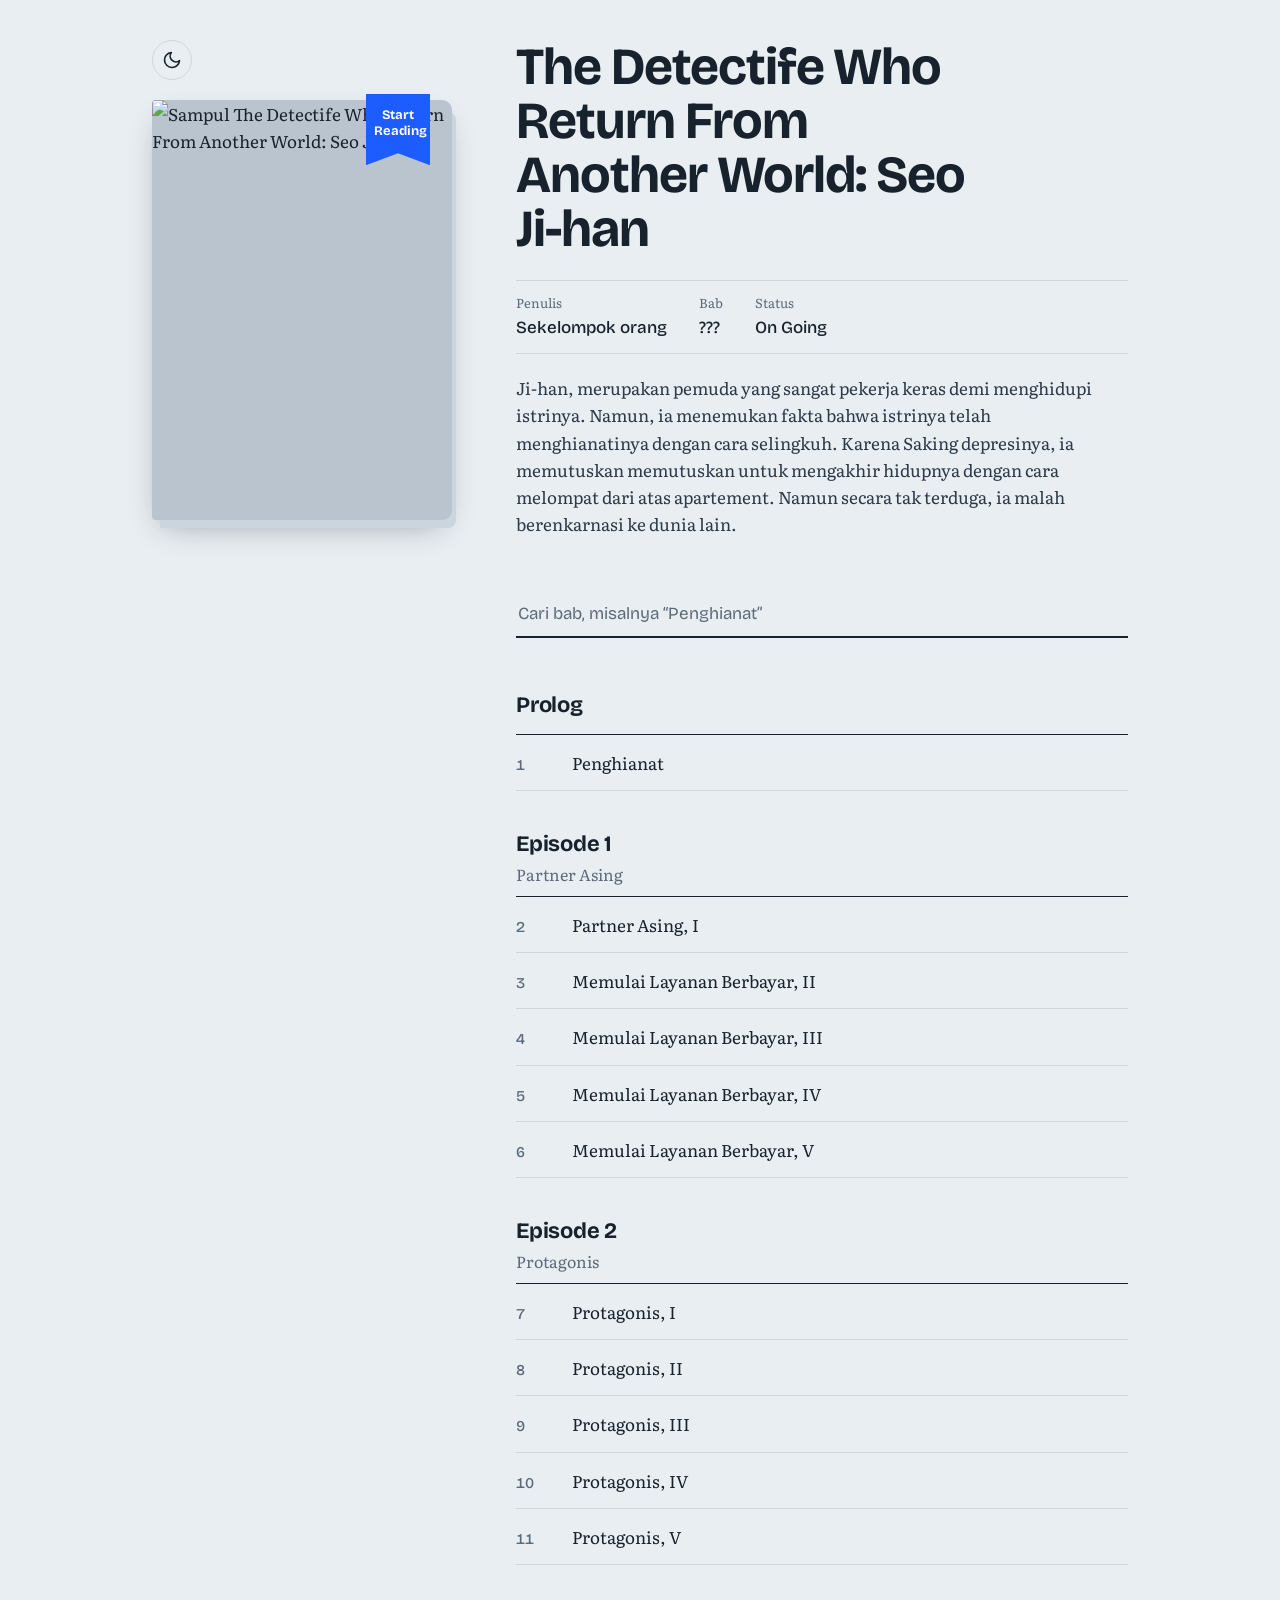
==== novel/index.html @ 95aac651 "Novel" ====
<!DOCTYPE html>
<html lang="id">
<head>
  <meta charset="UTF-8">
  <meta name="viewport" content="width=device-width, initial-scale=1">
  <title>The Detectife Who Return From Another World: Seo Ji-han</title>
  <script>
    // Terapkan tema sebelum halaman digambar: pilihan tersimpan, atau ikut pengaturan perangkat
    (function () {
      var t = null;
      try { t = localStorage.getItem('theme'); } catch (e) {}
      if (t !== 'light' && t !== 'dark') {
        t = window.matchMedia('(prefers-color-scheme: dark)').matches ? 'dark' : 'light';
      }
      document.documentElement.dataset.theme = t;
    })();
  </script>
  <link rel="preconnect" href="https://fonts.googleapis.com">
  <link rel="preconnect" href="https://fonts.gstatic.com" crossorigin>
  <link href="https://fonts.googleapis.com/css2?family=Bricolage+Grotesque:opsz,wght@12..96,500;12..96,700&family=Literata:opsz,wght@7..72,400;7..72,500&display=swap" rel="stylesheet">
  <link rel="stylesheet" href="style.css">
</head>
<body>
  <div class="page">

    <aside class="book">
      <div class="book-top">
      
        <button class="theme-toggle" id="themeToggle" type="button" aria-label="Ganti ke mode gelap">
          <svg class="icon-moon" viewBox="0 0 24 24" width="20" height="20" fill="none" stroke="currentColor" stroke-width="2" stroke-linecap="round" stroke-linejoin="round" aria-hidden="true">
            <path d="M21 12.8A9 9 0 1 1 11.2 3a7 7 0 0 0 9.8 9.8z"/>
          </svg>
          <svg class="icon-sun" viewBox="0 0 24 24" width="20" height="20" fill="none" stroke="currentColor" stroke-width="2" stroke-linecap="round" stroke-linejoin="round" aria-hidden="true">
            <circle cx="12" cy="12" r="4"/>
            <path d="M12 2v2M12 20v2M4.9 4.9l1.4 1.4M17.7 17.7l1.4 1.4M2 12h2M20 12h2M4.9 19.1l1.4-1.4M17.7 6.3l1.4-1.4"/>
          </svg>
        </button>
      </div>

      <div class="cover-wrap">
        <img class="cover" src="https://www.google.com/imgres?q=vein%20link%20click&imgurl=https%3A%2F%2Fstatic.wikia.nocookie.net%2Fshiguang-dailiren%2Fimages%2F2%2F28%2FBridon_Arc_Vein_Poster.png%2Frevision%2Flatest%2Fscale-to-width-down%2F250%3Fcb%3D20241215033810&imgrefurl=https%3A%2F%2Flinkclick.fandom.com%2Fwiki%2FVein%2FGallery&docid=gqy28Q87lPKulM&tbnid=_KDOEEzlDD9zaM&vet=12ahUKEwi6jsGjuaeXAxVbiuEIHRH6IhgQnPAOegUIuQEQAA..i&w=250&h=375&hcb=2&ved=2ahUKEwi6jsGjuaeXAxVbiuEIHRH6IhgQnPAOegUIuQEQAA.jpg" alt="Sampul The Detectife Who Return From Another World: Seo Ji-han">
        <a class="ribbon" id="continue" href="bab-1.html">
          <span id="continueLabel">Start Reading</span>
        </a>
      </div>
    </aside>

    <main class="main">
      <header class="intro">
        <h1>The Detectife Who Return From Another World: Seo Ji-han</h1>
        <dl class="facts">
          <div><dt>Penulis</dt><dd>Sekelompok orang</dd></div>
          <div><dt>Bab</dt><dd>???</dd></div>
          <div><dt>Status</dt><dd>On Going</dd></div>
        </dl>
        <p class="synopsis">
          Ji-han, merupakan pemuda yang sangat pekerja keras demi menghidupi istrinya. Namun, ia menemukan fakta bahwa istrinya telah menghianatinya dengan cara selingkuh. Karena Saking
          depresinya, ia memutuskan memutuskan untuk mengakhir hidupnya dengan cara melompat dari atas apartement. Namun secara tak terduga, ia malah berenkarnasi ke dunia lain.
        </p>
      </header>

      <div class="search-bar">
        <label for="search" class="sr-only">Cari bab</label>
        <input id="search" type="search" placeholder="Cari bab, misalnya “Penghianat”" autocomplete="off">
      </div>

      <div id="list">
        <section class="episode">
          <h2>Prolog</h2>
          <ol start="1">
            <li><a href="bab-1.html" data-n="1"><b>1</b><span>Penghianat</span></a></li>
          </ol>
        </section>

        <section class="episode">
          <h2>Episode 1 <small>Partner Asing</small></h2>
          <ol start="2">
            <li><a href="bab-2.html" data-n="2"><b>2</b><span>Partner Asing, I</span></a></li>
            <li><a href="bab-3.html" data-n="3"><b>3</b><span>Memulai Layanan Berbayar, II</span></a></li>
            <li><a href="bab-4.html" data-n="4"><b>4</b><span>Memulai Layanan Berbayar, III</span></a></li>
            <li><a href="bab-5.html" data-n="5"><b>5</b><span>Memulai Layanan Berbayar, IV</span></a></li>
            <li><a href="bab-6.html" data-n="6"><b>6</b><span>Memulai Layanan Berbayar, V</span></a></li>
          </ol>
        </section>

        <section class="episode">
          <h2>Episode 2 <small>Protagonis</small></h2>
          <ol start="7">
            <li><a href="bab-7.html" data-n="7"><b>7</b><span>Protagonis, I</span></a></li>
            <li><a href="bab-8.html" data-n="8"><b>8</b><span>Protagonis, II</span></a></li>
            <li><a href="bab-9.html" data-n="9"><b>9</b><span>Protagonis, III</span></a></li>
            <li><a href="bab-10.html" data-n="10"><b>10</b><span>Protagonis, IV</span></a></li>
            <li><a href="bab-11.html" data-n="11"><b>11</b><span>Protagonis, V</span></a></li>
          </ol>
        </section>
      </div>

      <p class="empty" id="empty" hidden>Tidak ada bab yang cocok. Coba kata lain atau nomor bab.</p>
    </main>
  </div>

  <script>
    // Ganti tema terang/gelap
    const root = document.documentElement;
    const toggle = document.getElementById('themeToggle');

    function showTheme(theme) {
      root.dataset.theme = theme;
      toggle.setAttribute('aria-label',
        theme === 'dark' ? 'Ganti ke mode terang' : 'Ganti ke mode gelap');
    }
    showTheme(root.dataset.theme);

    toggle.addEventListener('click', () => {
      const next = root.dataset.theme === 'dark' ? 'light' : 'dark';
      showTheme(next);
      try { localStorage.setItem('theme', next); } catch (e) {}
    });

    // Kalau belum memilih manual, ikuti perubahan pengaturan perangkat
    window.matchMedia('(prefers-color-scheme: dark)').addEventListener('change', e => {
      let saved = null;
      try { saved = localStorage.getItem('theme'); } catch (err) {}
      if (!saved) showTheme(e.matches ? 'dark' : 'light');
    });

    const links = [...document.querySelectorAll('#list a')];
    const search = document.getElementById('search');
    const empty = document.getElementById('empty');

    // Pencarian: cocokkan judul atau nomor, sembunyikan episode yang kosong
    search.addEventListener('input', () => {
      const q = search.value.trim().toLowerCase();
      let shown = 0;
      links.forEach(a => {
        const hit = !q || a.textContent.toLowerCase().includes(q);
        a.parentElement.hidden = !hit;
        if (hit) shown++;
      });
      document.querySelectorAll('.episode').forEach(s => {
        s.hidden = !s.querySelector('li:not([hidden])');
      });
      empty.hidden = shown > 0;
    });

    // Riwayat baca: tandai bab yang sudah dibuka dan isi tombol lanjut.
    // Di halaman bab, simpan dengan: localStorage.setItem('orv:last', nomorBab)
    try {
      const last = parseInt(localStorage.getItem('orv:last'), 10);
      if (last) {
        links.forEach(a => {
          if (+a.dataset.n <= last) a.classList.add('read');
          if (+a.dataset.n === last) a.classList.add('current');
        });
        document.getElementById('continue').href = `bab-${last}.html`;
        document.getElementById('continueLabel').textContent = `Lanjut bab ${last}`;
      }
    } catch (e) { /* penyimpanan tidak tersedia */ }
  </script>
</body>
</html>
---- novel/style.css ----
:root {
  --frost: #e9eef2;
  --paper: #f7f9fb;
  --ink: #18222d;
  --muted: #5d6b79;
  --line: #cdd6de;
  --signal: #1d5cff;
  --signal-soft: #dce6ff;
  --ribbon: #1d5cff;
  --synopsis: #2c3946;
  --cover-bg: #b9c4ce;
  --cover-edge: #cbd5de;
  --cover-shadow: rgba(24, 34, 45, .45);
  color-scheme: light;

  --display: "Bricolage Grotesque", "Segoe UI", system-ui, sans-serif;
  --text: "Literata", Georgia, "Times New Roman", serif;
}

/* Mode gelap: biru malam, aksen biru dibuat lebih terang agar tetap terbaca */
:root[data-theme="dark"] {
  --frost: #0e151c;
  --paper: #16202a;
  --ink: #e6edf3;
  --muted: #8d9db0;
  --line: #26343f;
  --signal: #7ea2ff;
  --signal-soft: #18284d;
  --ribbon: #3a6dff;
  --synopsis: #c3cfda;
  --cover-bg: #26343f;
  --cover-edge: #1b2733;
  --cover-shadow: rgba(0, 0, 0, .7);
  color-scheme: dark;
}

* { box-sizing: border-box; margin: 0; padding: 0; }

html { scroll-padding-top: 90px; }

body {
  font-family: var(--text);
  font-size: 17px;
  line-height: 1.6;
  color: var(--ink);
  background: var(--frost);
}

a { color: inherit; text-decoration: none; }
:focus-visible { outline: 3px solid var(--signal); outline-offset: 3px; }
[hidden] { display: none !important; }

.sr-only {
  position: absolute; width: 1px; height: 1px;
  overflow: hidden; clip: rect(0 0 0 0); white-space: nowrap;
}

/* ---------- Tata letak ---------- */
.page {
  display: grid;
  grid-template-columns: 300px minmax(0, 1fr);
  gap: 64px;
  max-width: 1040px;
  margin: 0 auto;
  padding: 40px 32px 96px;
}

/* ---------- Kolom buku ---------- */
.book {
  position: sticky;
  top: 40px;
  align-self: start;
}

.book-top {
  display: flex;
  align-items: center;
  justify-content: space-between;
  margin-bottom: 20px;
}

.theme-toggle {
  display: grid;
  place-items: center;
  width: 40px;
  height: 40px;
  color: var(--ink);
  background: transparent;
  border: 1px solid var(--line);
  border-radius: 50%;
  cursor: pointer;
  transition: border-color .15s, color .15s;
}
.theme-toggle:hover { color: var(--signal); border-color: var(--signal); }

/* Tampilkan ikon tujuan: bulan saat terang, matahari saat gelap */
.icon-sun { display: none; }
:root[data-theme="dark"] .icon-sun { display: block; }
:root[data-theme="dark"] .icon-moon { display: none; }

.back {
  display: inline-block;
  font-family: var(--display);
  font-size: 15px;
  color: var(--muted);
}
.back::before { content: "‹ "; }
.back:hover { color: var(--signal); }

.cover-wrap { position: relative; }

.cover {
  display: block;
  width: 100%;
  aspect-ratio: 5 / 7;
  object-fit: cover;
  border-radius: 4px 10px 10px 4px;
  background: var(--cover-bg);
  box-shadow: 6px 10px 0 -2px var(--cover-edge), 0 14px 30px -12px var(--cover-shadow);
}

/* Pita penanda halaman: satu-satunya elemen yang mencolok */
.ribbon {
  position: absolute;
  top: -6px;
  right: 22px;
  width: 64px;
  padding: 14px 8px 26px;
  text-align: center;
  font-family: var(--display);
  font-weight: 700;
  font-size: 13px;
  line-height: 1.2;
  color: #fff;
  background: var(--ribbon);
  clip-path: polygon(0 0, 100% 0, 100% 100%, 50% calc(100% - 12px), 0 100%);
  transition: padding-bottom .2s;
}
.ribbon:hover, .ribbon:focus-visible { padding-bottom: 38px; }

/* ---------- Pengantar ---------- */
.intro h1 {
  font-family: var(--display);
  font-weight: 700;
  font-size: clamp(34px, 5vw, 52px);
  line-height: 1.04;
  letter-spacing: -0.02em;
  max-width: 14ch;
}

.facts {
  display: flex;
  gap: 32px;
  margin: 24px 0 20px;
  padding: 12px 0;
  border-block: 1px solid var(--line);
}
.facts dt { font-size: 13px; color: var(--muted); }
.facts dd { font-family: var(--display); font-weight: 500; font-size: 17px; }

.synopsis { max-width: 58ch; color: var(--synopsis); }

/* ---------- Pencarian ---------- */
.search-bar {
  position: sticky;
  top: 0;
  z-index: 2;
  margin: 40px 0 8px;
  padding: 14px 0;
  background: var(--frost);
}

#search {
  width: 100%;
  padding: 12px 2px;
  font: 500 17px var(--display);
  color: var(--ink);
  background: transparent;
  border: 0;
  border-bottom: 2px solid var(--ink);
  border-radius: 0;
}
#search::placeholder { color: var(--muted); font-weight: 400; }
#search:focus-visible { outline: none; border-bottom-color: var(--signal); }

/* ---------- Daftar bab per episode ---------- */
.episode { margin-top: 36px; }

.episode h2 {
  font-family: var(--display);
  font-weight: 700;
  font-size: 22px;
  letter-spacing: -0.01em;
}
.episode h2 small {
  display: block;
  font: 400 16px var(--text);
  color: var(--muted);
  letter-spacing: 0;
}

.episode ol {
  list-style: none;
  margin-top: 10px;
  border-top: 1px solid var(--ink);
}

.episode li { border-bottom: 1px solid var(--line); }

.episode a {
  display: grid;
  grid-template-columns: 56px 1fr;
  align-items: baseline;
  padding: 14px 8px 14px 0;
  transition: background .15s, padding-left .15s;
}

.episode a b {
  font: 500 15px var(--display);
  font-variant-numeric: tabular-nums;
  color: var(--muted);
}

.episode a:hover,
.episode a:focus-visible {
  background: var(--paper);
  padding-left: 10px;
}
.episode a:hover b { color: var(--signal); }

/* Status baca */
.episode a.read span { color: var(--muted); }
.episode a.current { background: var(--signal-soft); padding-left: 10px; }
.episode a.current b { color: var(--signal); }
.episode a.current span { color: var(--ink); font-weight: 500; }

.empty { margin-top: 32px; color: var(--muted); }

/* ---------- Responsif ---------- */
@media (max-width: 820px) {
  .page { grid-template-columns: 1fr; gap: 32px; padding: 24px 20px 72px; }
  .book { position: static; max-width: 240px; }
  .intro h1 { max-width: none; }
}

@media (prefers-reduced-motion: reduce) {
  * { transition: none !important; }
}
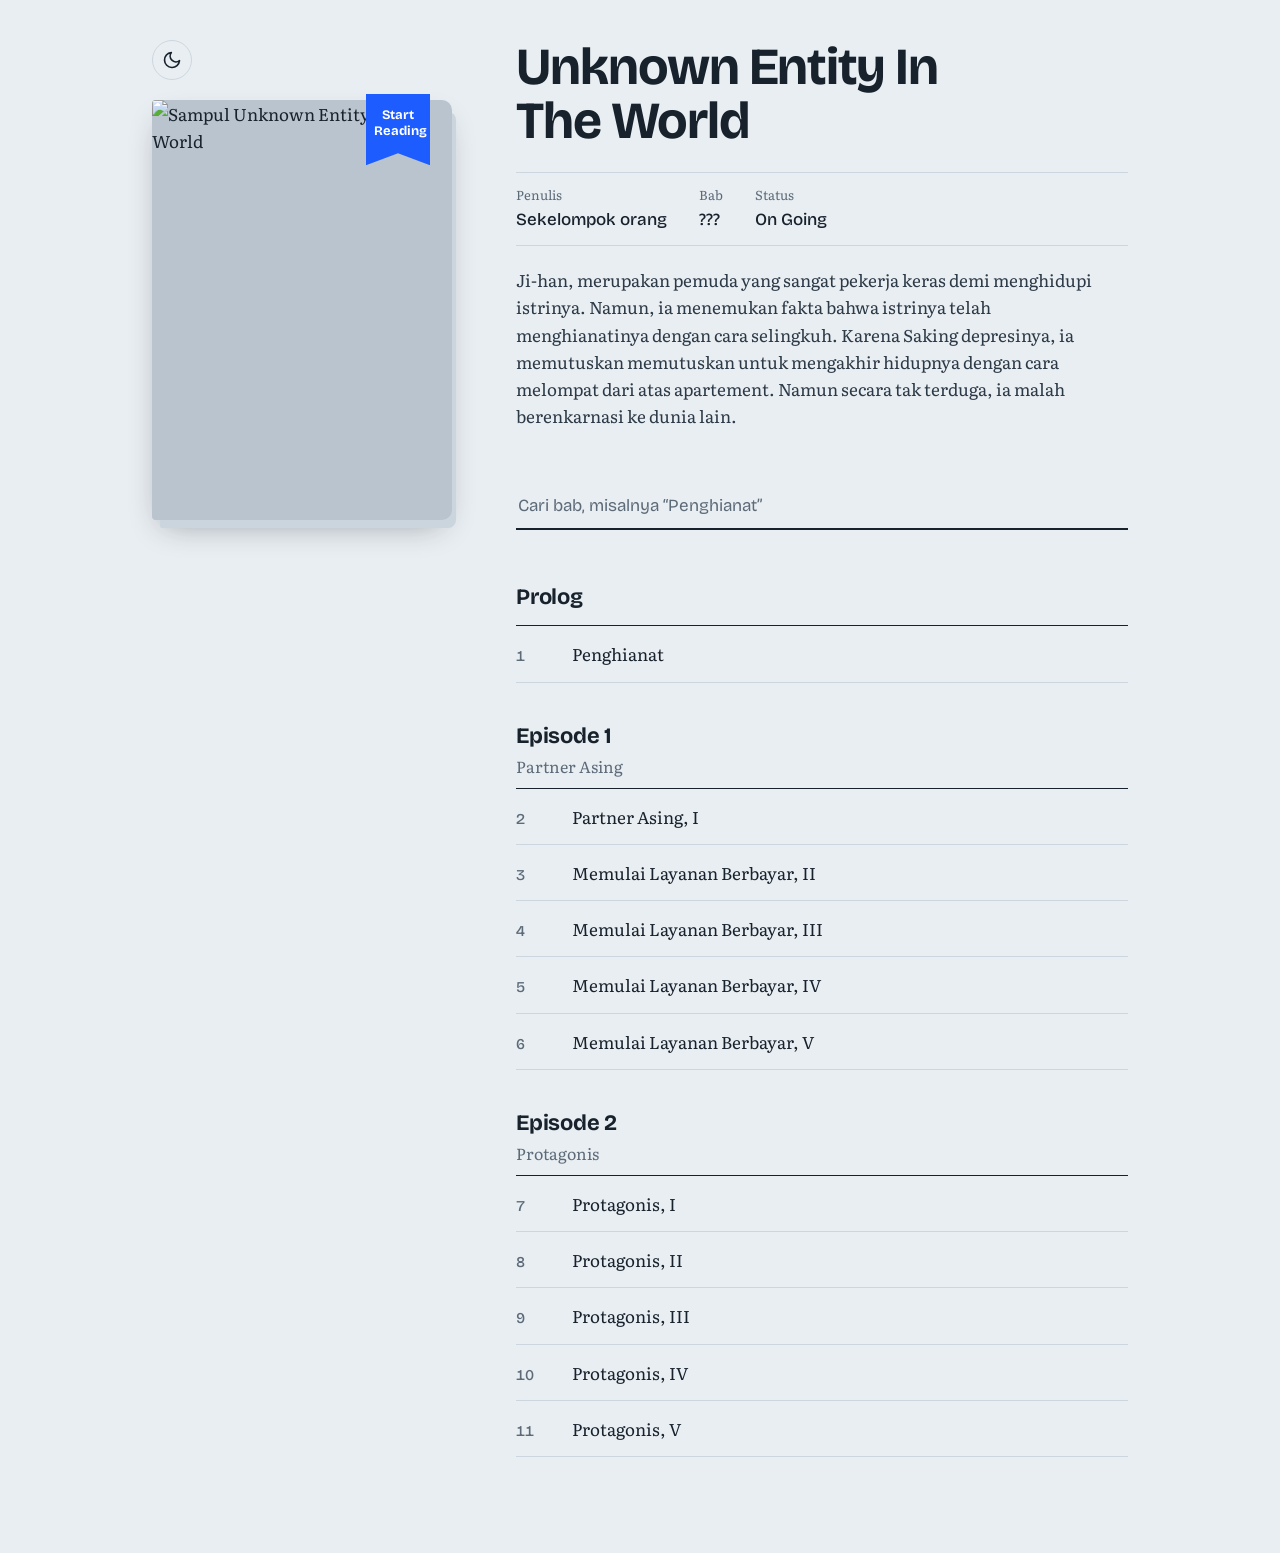
==== commit e93aeed0: "penggantian judul" ====
--- a/novel/index.html
+++ b/novel/index.html
@@ -3,7 +3,7 @@
 <head>
   <meta charset="UTF-8">
   <meta name="viewport" content="width=device-width, initial-scale=1">
-  <title>The Detectife Who Return From Another World: Seo Ji-han</title>
+  <title>Unknown Entity In The World</title>
   <script>
     // Terapkan tema sebelum halaman digambar: pilihan tersimpan, atau ikut pengaturan perangkat
     (function () {
@@ -38,7 +38,7 @@
       </div>
 
       <div class="cover-wrap">
-        <img class="cover" src="https://www.google.com/imgres?q=vein%20link%20click&imgurl=https%3A%2F%2Fstatic.wikia.nocookie.net%2Fshiguang-dailiren%2Fimages%2F2%2F28%2FBridon_Arc_Vein_Poster.png%2Frevision%2Flatest%2Fscale-to-width-down%2F250%3Fcb%3D20241215033810&imgrefurl=https%3A%2F%2Flinkclick.fandom.com%2Fwiki%2FVein%2FGallery&docid=gqy28Q87lPKulM&tbnid=_KDOEEzlDD9zaM&vet=12ahUKEwi6jsGjuaeXAxVbiuEIHRH6IhgQnPAOegUIuQEQAA..i&w=250&h=375&hcb=2&ved=2ahUKEwi6jsGjuaeXAxVbiuEIHRH6IhgQnPAOegUIuQEQAA.jpg" alt="Sampul The Detectife Who Return From Another World: Seo Ji-han">
+        <img class="cover" src="https://www.google.com/imgres?q=vein%20link%20click&imgurl=https%3A%2F%2Fstatic.wikia.nocookie.net%2Fshiguang-dailiren%2Fimages%2F2%2F28%2FBridon_Arc_Vein_Poster.png%2Frevision%2Flatest%2Fscale-to-width-down%2F250%3Fcb%3D20241215033810&imgrefurl=https%3A%2F%2Flinkclick.fandom.com%2Fwiki%2FVein%2FGallery&docid=gqy28Q87lPKulM&tbnid=_KDOEEzlDD9zaM&vet=12ahUKEwi6jsGjuaeXAxVbiuEIHRH6IhgQnPAOegUIuQEQAA..i&w=250&h=375&hcb=2&ved=2ahUKEwi6jsGjuaeXAxVbiuEIHRH6IhgQnPAOegUIuQEQAA.jpg" alt="Sampul Unknown Entity In The World">
         <a class="ribbon" id="continue" href="bab-1.html">
           <span id="continueLabel">Start Reading</span>
         </a>
@@ -47,7 +47,7 @@
 
     <main class="main">
       <header class="intro">
-        <h1>The Detectife Who Return From Another World: Seo Ji-han</h1>
+        <h1>Unknown Entity In The World</h1>
         <dl class="facts">
           <div><dt>Penulis</dt><dd>Sekelompok orang</dd></div>
           <div><dt>Bab</dt><dd>???</dd></div>
@@ -158,4 +158,4 @@
     } catch (e) { /* penyimpanan tidak tersedia */ }
   </script>
 </body>
-</html>+</html>
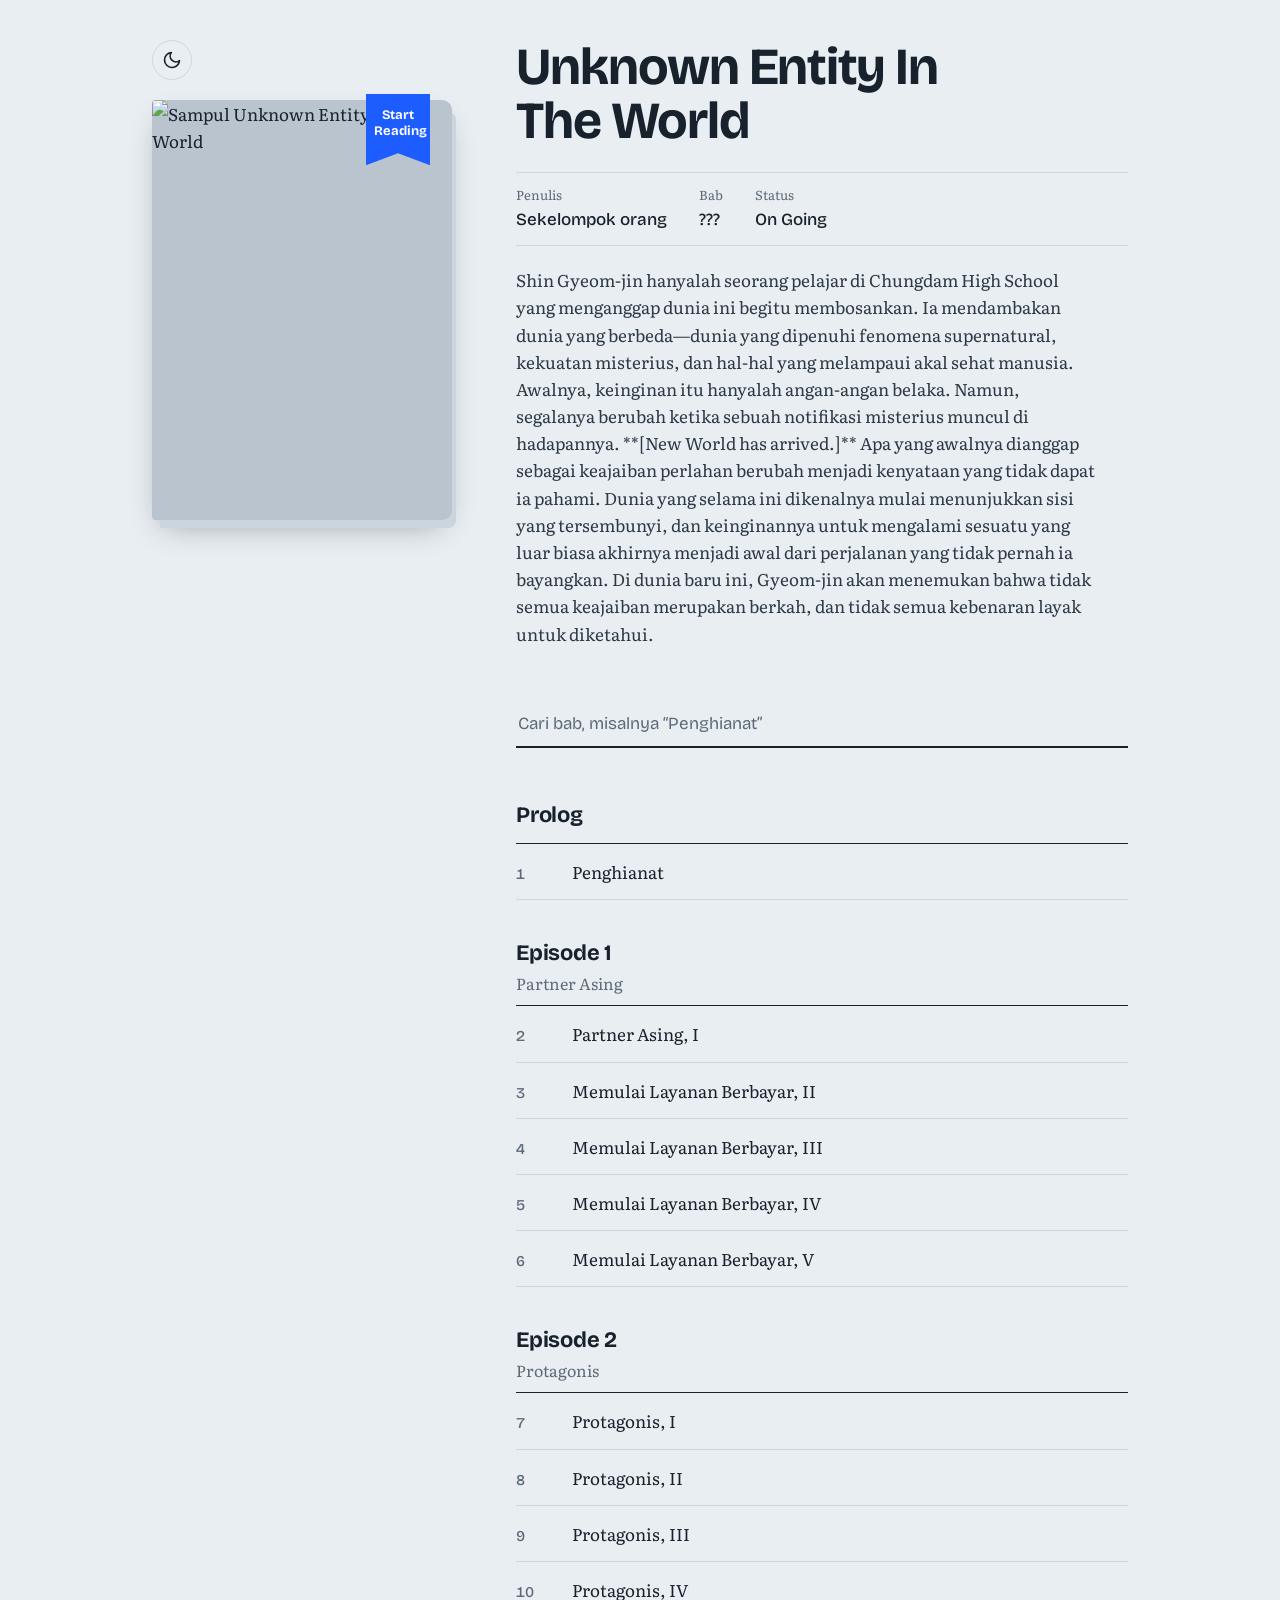
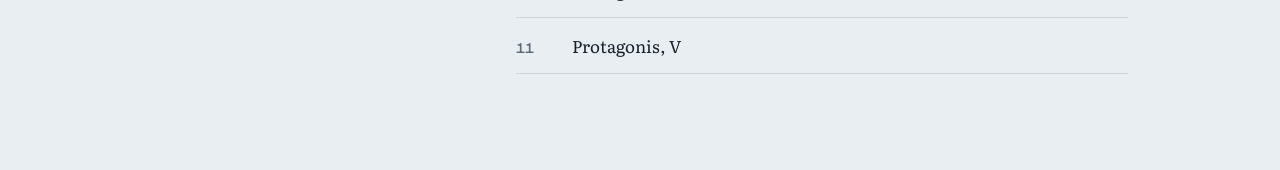
==== commit ee156d7f: "Revise content and chapters in index.html Updated the content of 'Unknown Entity In The World' with " ====
--- a/novel/index.html
+++ b/novel/index.html
@@ -54,8 +54,15 @@
           <div><dt>Status</dt><dd>On Going</dd></div>
         </dl>
         <p class="synopsis">
-          Ji-han, merupakan pemuda yang sangat pekerja keras demi menghidupi istrinya. Namun, ia menemukan fakta bahwa istrinya telah menghianatinya dengan cara selingkuh. Karena Saking
-          depresinya, ia memutuskan memutuskan untuk mengakhir hidupnya dengan cara melompat dari atas apartement. Namun secara tak terduga, ia malah berenkarnasi ke dunia lain.
+          Shin Gyeom-jin hanyalah seorang pelajar di Chungdam High School yang menganggap dunia ini begitu membosankan. Ia mendambakan dunia yang berbeda—dunia yang dipenuhi fenomena supernatural, kekuatan misterius, dan hal-hal yang melampaui akal sehat manusia.
+
+Awalnya, keinginan itu hanyalah angan-angan belaka. Namun, segalanya berubah ketika sebuah notifikasi misterius muncul di hadapannya.
+
+**[New World has arrived.]**
+
+Apa yang awalnya dianggap sebagai keajaiban perlahan berubah menjadi kenyataan yang tidak dapat ia pahami. Dunia yang selama ini dikenalnya mulai menunjukkan sisi yang tersembunyi, dan keinginannya untuk mengalami sesuatu yang luar biasa akhirnya menjadi awal dari perjalanan yang tidak pernah ia bayangkan.
+
+Di dunia baru ini, Gyeom-jin akan menemukan bahwa tidak semua keajaiban merupakan berkah, dan tidak semua kebenaran layak untuk diketahui.
         </p>
       </header>
 
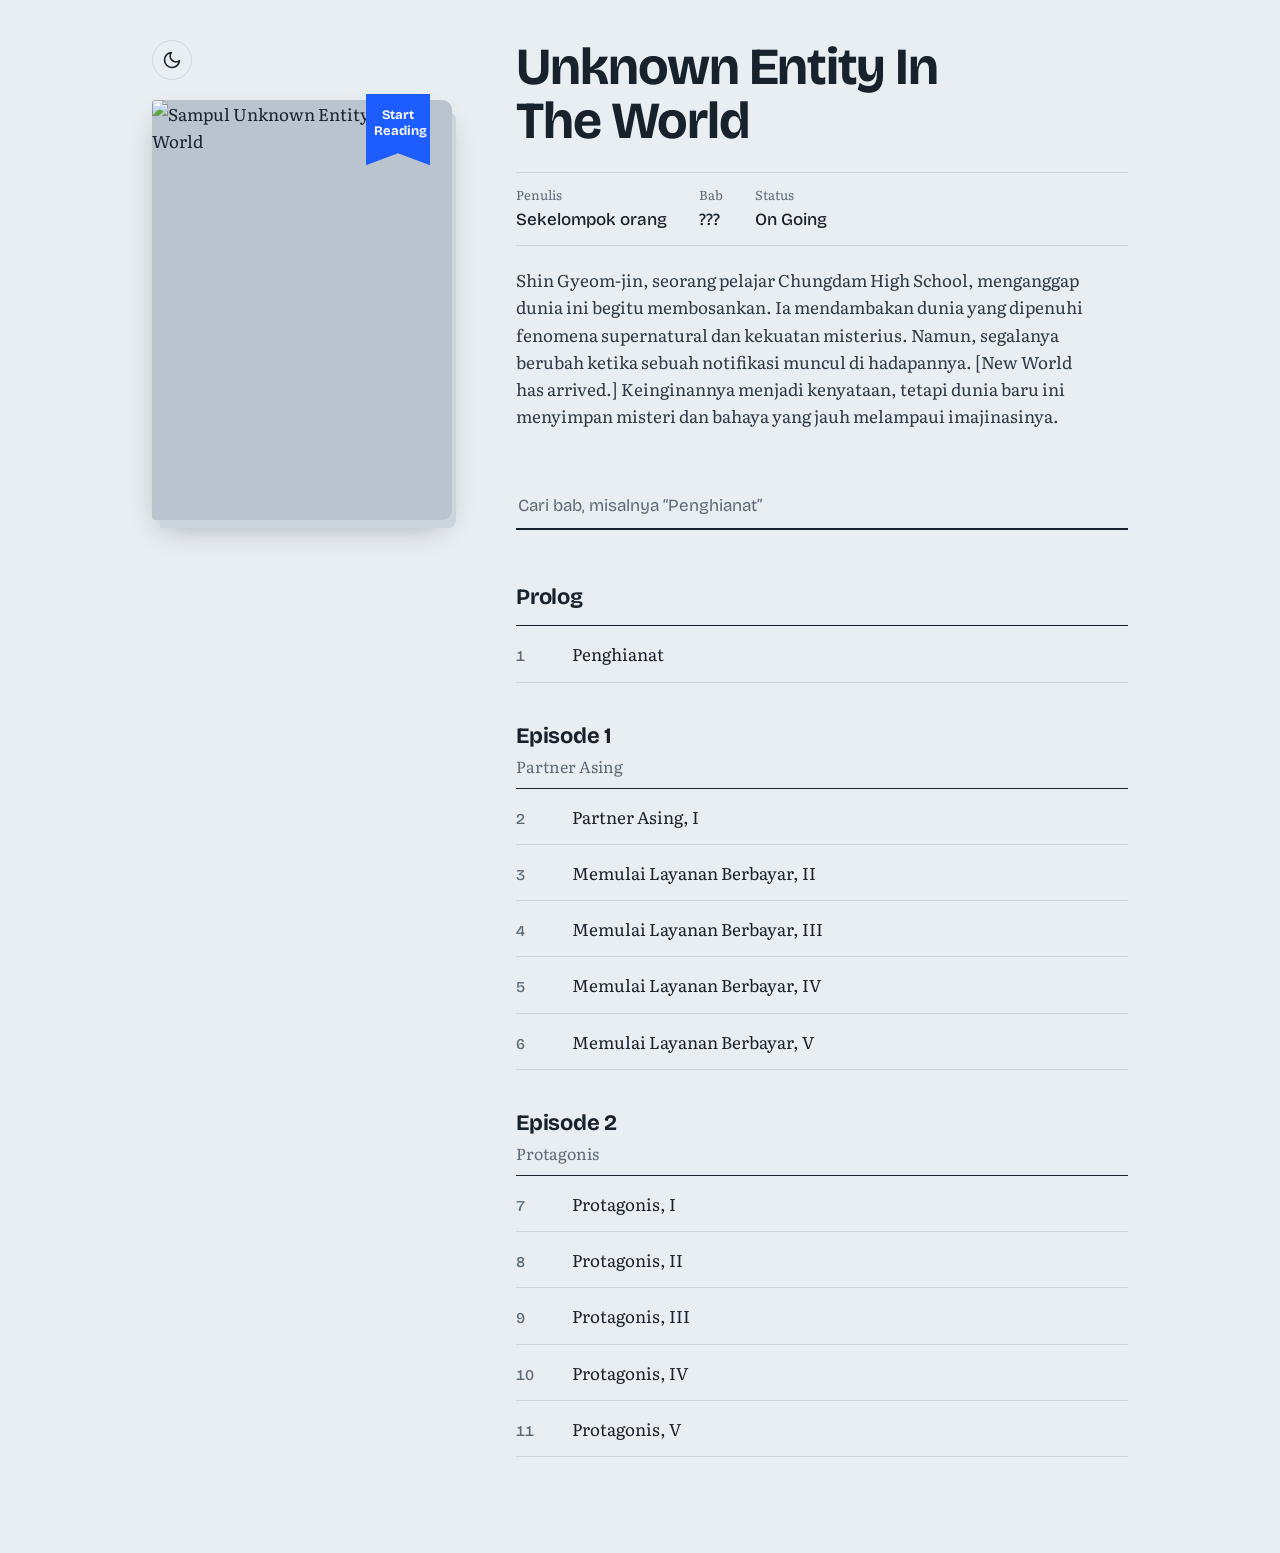
==== commit fd3d9e4a: "Update index.html" ====
--- a/novel/index.html
+++ b/novel/index.html
@@ -54,15 +54,13 @@
           <div><dt>Status</dt><dd>On Going</dd></div>
         </dl>
         <p class="synopsis">
-          Shin Gyeom-jin hanyalah seorang pelajar di Chungdam High School yang menganggap dunia ini begitu membosankan. Ia mendambakan dunia yang berbeda—dunia yang dipenuhi fenomena supernatural, kekuatan misterius, dan hal-hal yang melampaui akal sehat manusia.
+         Shin Gyeom-jin, seorang pelajar Chungdam High School, menganggap dunia ini begitu membosankan. Ia mendambakan dunia yang dipenuhi fenomena supernatural dan kekuatan misterius.
 
-Awalnya, keinginan itu hanyalah angan-angan belaka. Namun, segalanya berubah ketika sebuah notifikasi misterius muncul di hadapannya.
+Namun, segalanya berubah ketika sebuah notifikasi muncul di hadapannya.
 
-**[New World has arrived.]**
+[New World has arrived.]
 
-Apa yang awalnya dianggap sebagai keajaiban perlahan berubah menjadi kenyataan yang tidak dapat ia pahami. Dunia yang selama ini dikenalnya mulai menunjukkan sisi yang tersembunyi, dan keinginannya untuk mengalami sesuatu yang luar biasa akhirnya menjadi awal dari perjalanan yang tidak pernah ia bayangkan.
-
-Di dunia baru ini, Gyeom-jin akan menemukan bahwa tidak semua keajaiban merupakan berkah, dan tidak semua kebenaran layak untuk diketahui.
+Keinginannya menjadi kenyataan, tetapi dunia baru ini menyimpan misteri dan bahaya yang jauh melampaui imajinasinya.
         </p>
       </header>
 
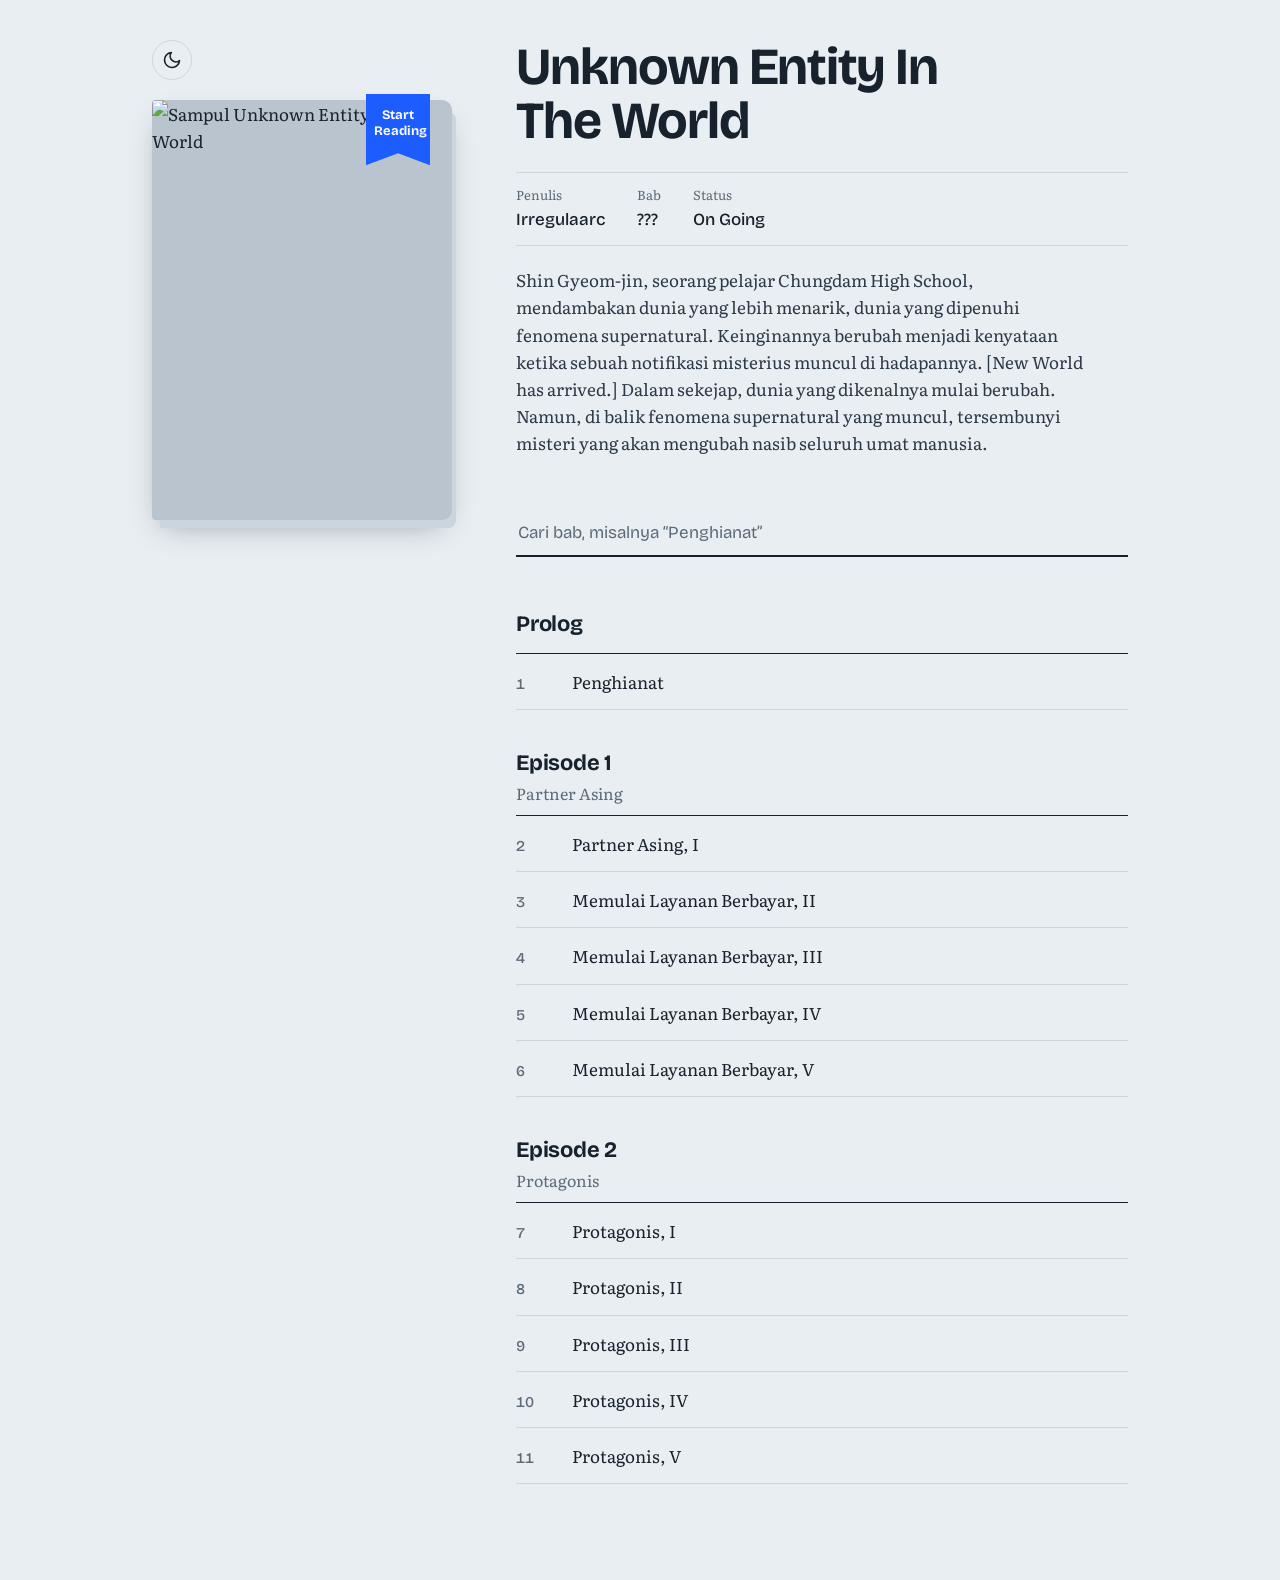
==== commit 8240832b: "Update index.html" ====
--- a/novel/index.html
+++ b/novel/index.html
@@ -49,18 +49,18 @@
       <header class="intro">
         <h1>Unknown Entity In The World</h1>
         <dl class="facts">
-          <div><dt>Penulis</dt><dd>Sekelompok orang</dd></div>
+          <div><dt>Penulis</dt><dd>Irregulaarc</dd></div>
           <div><dt>Bab</dt><dd>???</dd></div>
           <div><dt>Status</dt><dd>On Going</dd></div>
         </dl>
         <p class="synopsis">
-         Shin Gyeom-jin, seorang pelajar Chungdam High School, menganggap dunia ini begitu membosankan. Ia mendambakan dunia yang dipenuhi fenomena supernatural dan kekuatan misterius.
+         Shin Gyeom-jin, seorang pelajar Chungdam High School, mendambakan dunia yang lebih menarik, dunia yang dipenuhi fenomena supernatural.
 
-Namun, segalanya berubah ketika sebuah notifikasi muncul di hadapannya.
+Keinginannya berubah menjadi kenyataan ketika sebuah notifikasi misterius muncul di hadapannya.
 
 [New World has arrived.]
 
-Keinginannya menjadi kenyataan, tetapi dunia baru ini menyimpan misteri dan bahaya yang jauh melampaui imajinasinya.
+Dalam sekejap, dunia yang dikenalnya mulai berubah. Namun, di balik fenomena supernatural yang muncul, tersembunyi misteri yang akan mengubah nasib seluruh umat manusia.
         </p>
       </header>
 
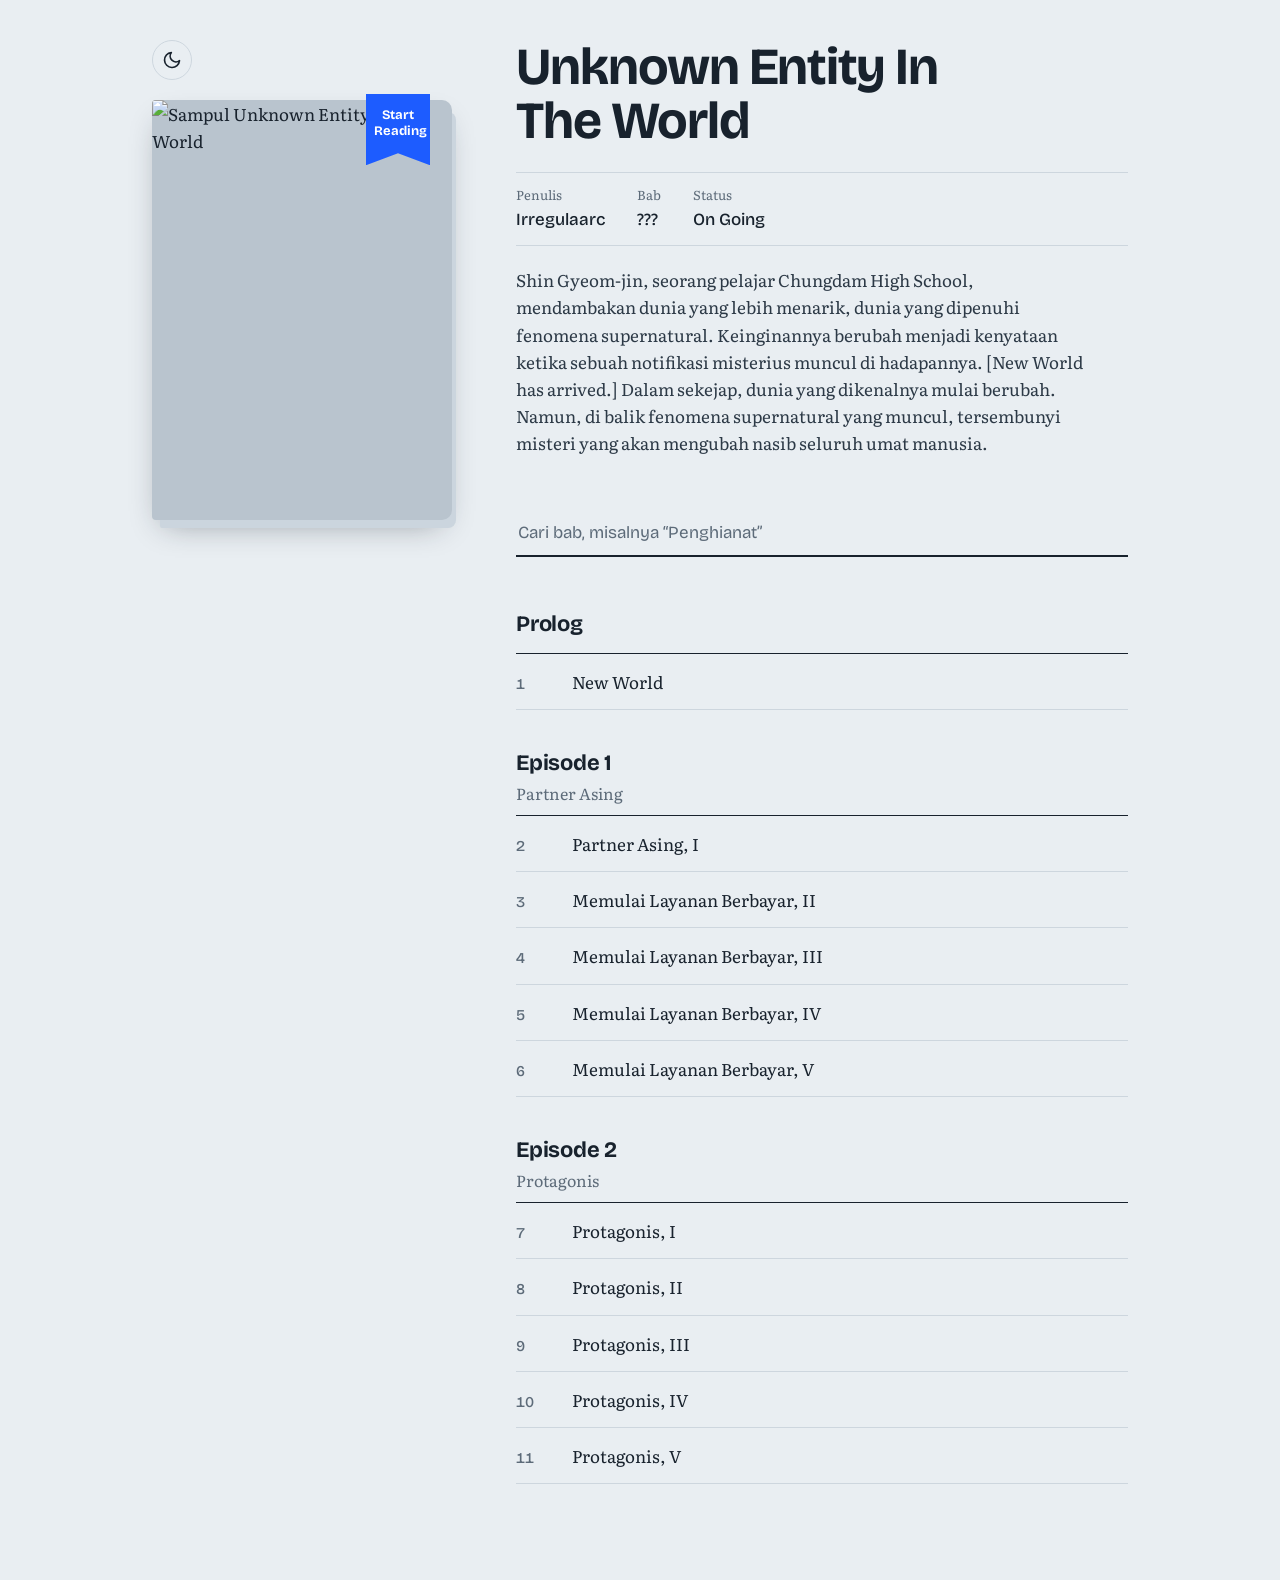
==== commit 27776d8e: "Update index.html" ====
--- a/novel/index.html
+++ b/novel/index.html
@@ -73,7 +73,7 @@
         <section class="episode">
           <h2>Prolog</h2>
           <ol start="1">
-            <li><a href="bab-1.html" data-n="1"><b>1</b><span>Penghianat</span></a></li>
+            <li><a href="bab-1.html" data-n="1"><b>1</b><span>New World</span></a></li>
           </ol>
         </section>
 
